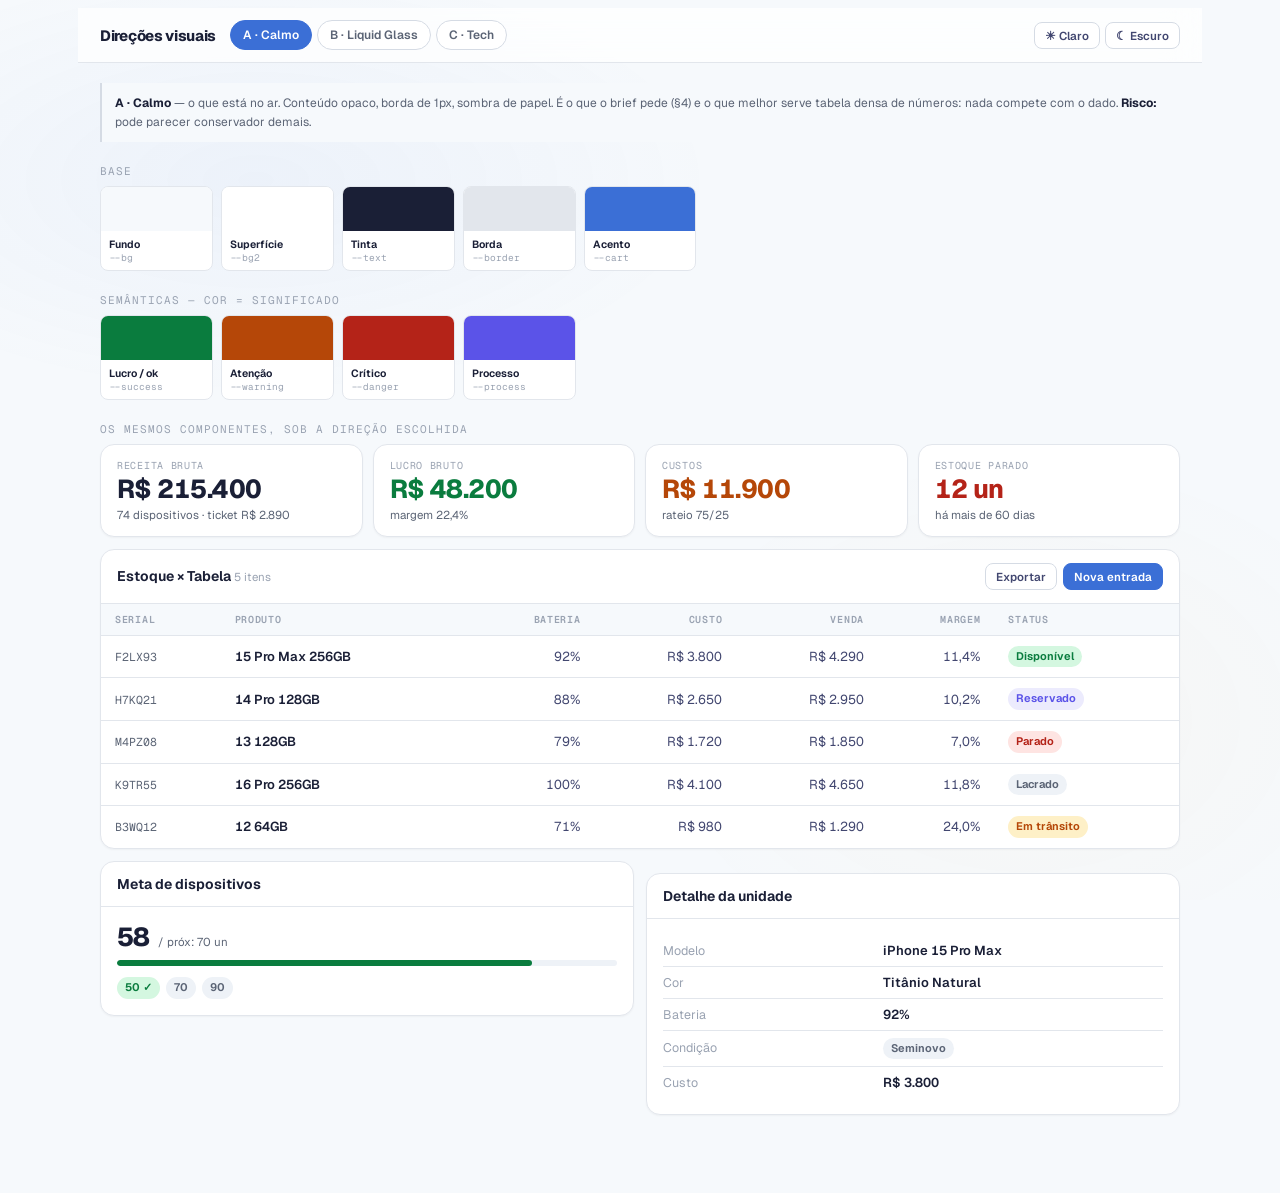
==== direcoes.html @ b815690b "Adiciona pagina para comparar direcoes visuais Tres tratamentos sobre os mesmos componentes (calmo, " ====
<!DOCTYPE html>
<html lang="pt-BR" data-dir="calmo">
<head>
<meta charset="UTF-8">
<meta name="viewport" content="width=device-width, initial-scale=1.0">
<title>Cart System — Direções visuais</title>
<link rel="preconnect" href="https://fonts.googleapis.com">
<link rel="preconnect" href="https://fonts.gstatic.com" crossorigin>
<link rel="stylesheet" href="https://fonts.googleapis.com/css2?family=Geist:wght@400;500;600;700;800&family=Geist+Mono:wght@400;500;600&display=swap">
<link rel="stylesheet" href="css/theme.css">
<link rel="stylesheet" href="css/components.css">
<link rel="stylesheet" href="css/direcoes.css">
<style>
  body{ background:var(--bg); color:var(--text); font-family:var(--font-sans); transition:background .25s; }
  .wrap{ max-width:1080px; margin:0 auto; padding:22px 22px 70px; }
  .barra{ position:sticky; top:0; z-index:40; margin:-22px -22px 20px; padding:12px 22px;
          background:var(--glass); backdrop-filter:blur(18px); border-bottom:1px solid var(--border);
          display:flex; gap:14px; align-items:center; flex-wrap:wrap; }
  .tit{ font-size:15px; font-weight:750; letter-spacing:-.02em; }
  .grupo{ display:flex; gap:5px; }
  .nota{ font-size:12px; color:var(--text3); line-height:1.55; margin:14px 0 18px;
         padding:11px 13px; border-left:2px solid var(--border2); background:var(--bg3);
         border-radius:0 var(--radius-sm) var(--radius-sm) 0; }
  .nota b{ color:var(--text); }
  .sub{ font-size:11px; color:var(--text4); margin:22px 0 8px; font-family:var(--font-mono);
        text-transform:uppercase; letter-spacing:.09em; }
  .paleta{ display:grid; grid-template-columns:repeat(auto-fill,minmax(112px,1fr)); gap:8px; }
  .sw{ border:1px solid var(--border); border-radius:var(--radius-sm); overflow:hidden; background:var(--bg2); }
  .sw-c{ height:44px; }
  .sw-t{ padding:6px 8px; font-size:10.5px; }
  .sw-n{ font-weight:650; }
  .sw-v{ font-family:var(--font-mono); color:var(--text4); font-size:9.5px; }
</style>
</head>
<body>
<div class="fundo"></div>
<div class="wrap">

  <div class="barra">
    <span class="tit">Direções visuais</span>
    <div class="grupo">
      <button class="c-chip ativo" data-d="calmo" onclick="setDir('calmo')">A · Calmo</button>
      <button class="c-chip" data-d="glass" onclick="setDir('glass')">B · Liquid Glass</button>
      <button class="c-chip" data-d="tech"  onclick="setDir('tech')">C · Tech</button>
    </div>
    <div class="grupo" style="margin-left:auto">
      <button class="c-btn c-btn-sm" onclick="setTema('light')">☀ Claro</button>
      <button class="c-btn c-btn-sm" onclick="setTema('dark')">☾ Escuro</button>
    </div>
  </div>

  <div class="nota" id="nota"></div>
  <div id="paleta"></div>
  <div id="demo"></div>
</div>

<script src="js/ui.js"></script>
<script>
const brl = n => 'R$ ' + Number(n||0).toLocaleString('pt-BR');

const NOTAS = {
  calmo: `<b>A · Calmo</b> — o que está no ar. Conteúdo opaco, borda de 1px, sombra de papel.
    É o que o brief pede (§4) e o que melhor serve tabela densa de números: nada compete com o dado.
    <b>Risco:</b> pode parecer conservador demais.`,
  glass: `<b>B · Liquid Glass</b> — superfícies translúcidas sobre fundo colorido em movimento.
    É o mais impressionante de primeira. <b>Contraria o brief</b>, que manda usar material translúcido
    só na navegação. <b>Custo real:</b> número pequeno sobre vidro perde contraste, o fundo animado
    disputa atenção com o dado, e em tela cheia de tabela cansa. Funciona melhor se o vidro ficar
    só na sidebar e nos KPIs, com a tabela opaca.`,
  tech: `<b>C · Tech</b> — superfície sólida, grade fina ao fundo, cantos menores, densidade maior,
    mono mais presente e acento violeta elétrico. Nasceu para o escuro. É o mais "produto de engenharia"
    dos três e cabe mais informação por tela. <b>Risco:</b> a grade pode cansar em sessões longas —
    dá para deixá-la mais fraca ou desligá-la.`,
};

const swatch = (n,v) => `<div class="sw"><div class="sw-c" style="background:var(${v})"></div>
  <div class="sw-t"><div class="sw-n">${n}</div><div class="sw-v">${v}</div></div></div>`;

function pintar(){
  document.getElementById('nota').innerHTML = NOTAS[document.documentElement.dataset.dir];

  document.getElementById('paleta').innerHTML = `
    <div class="sub">Base</div>
    <div class="paleta">${swatch('Fundo','--bg')}${swatch('Superfície','--bg2')}${swatch('Tinta','--text')}${swatch('Borda','--border')}${swatch('Acento','--cart')}</div>
    <div class="sub">Semânticas — cor = significado</div>
    <div class="paleta">${swatch('Lucro / ok','--success')}${swatch('Atenção','--warning')}${swatch('Crítico','--danger')}${swatch('Processo','--process')}</div>`;

  document.getElementById('demo').innerHTML = `
    <div class="sub">Os mesmos componentes, sob a direção escolhida</div>
    ${UI.kpis([
      {rotulo:'Receita bruta', valor:brl(215400), sub:'74 dispositivos · ticket '+brl(2890)},
      {rotulo:'Lucro bruto',   valor:brl(48200),  sub:'margem 22,4%', tom:'ok'},
      {rotulo:'Custos',        valor:brl(11900),  sub:'rateio 75/25', tom:'alerta'},
      {rotulo:'Estoque parado',valor:'12 un',     sub:'há mais de 60 dias', tom:'critico'},
    ])}
    <div style="height:12px"></div>
    ${UI.card({titulo:'Estoque × Tabela', sub:'5 itens', flush:true,
      acao: UI.btn('Exportar',{sm:true}) + UI.btn('Nova entrada',{variante:'primario',sm:true}),
      corpo: UI.tabela({
        colunas:[{titulo:'Serial'},{titulo:'Produto'},{titulo:'Bateria',num:true},{titulo:'Custo',num:true},{titulo:'Venda',num:true},{titulo:'Margem',num:true},{titulo:'Status'}],
        linhas:[
          [{v:'F2LX93',classe:'mono'},{v:'15 Pro Max 256GB',classe:'forte'},'92%',brl(3800),brl(4290),'11,4%',UI.badge('Disponível','ok')],
          [{v:'H7KQ21',classe:'mono'},{v:'14 Pro 128GB',classe:'forte'},'88%',brl(2650),brl(2950),'10,2%',UI.badge('Reservado','processo')],
          [{v:'M4PZ08',classe:'mono'},{v:'13 128GB',classe:'forte'},'79%',brl(1720),brl(1850),'7,0%',UI.badge('Parado','critico')],
          [{v:'K9TR55',classe:'mono'},{v:'16 Pro 256GB',classe:'forte'},'100%',brl(4100),brl(4650),'11,8%',UI.badge('Lacrado')],
          [{v:'B3WQ12',classe:'mono'},{v:'12 64GB',classe:'forte'},'71%',brl(980),brl(1290),'24,0%',UI.badge('Em trânsito','alerta')],
        ]})})}
    <div style="height:12px"></div>
    <div class="c-grid-2">
      ${UI.card({titulo:'Meta de dispositivos', corpo:`
        <div style="display:flex;align-items:baseline;gap:8px;margin-bottom:9px">
          <span class="c-kpi-value">58</span><span class="c-kpi-sub">/ próx: 70 un</span></div>
        ${UI.barra(83,'ok')}
        <div style="display:flex;gap:6px;margin-top:11px">${UI.badge('50 ✓','ok')}${UI.badge('70')}${UI.badge('90')}</div>`})}
      ${UI.card({titulo:'Detalhe da unidade', corpo:
        UI.kv('Modelo','iPhone 15 Pro Max') + UI.kv('Cor','Titânio Natural') +
        UI.kv('Bateria','92%') + UI.kv('Condição', UI.badge('Seminovo')) +
        UI.kv('Custo', brl(3800))})}
    </div>`;
}

function setDir(d){
  document.documentElement.dataset.dir = d;
  document.querySelectorAll('[data-d]').forEach(b => b.classList.toggle('ativo', b.dataset.d===d));
  if(d==='tech' && !document.documentElement.getAttribute('data-theme')) setTema('dark');
  pintar();
}
function setTema(t){ document.documentElement.setAttribute('data-theme', t); pintar(); }

setTema('light');
pintar();
</script>
</body>
</html>
---- css/theme.css ----
/* ============================================================================
   THEME — tokens canonicos do Design Brief (v1, jul/2026)
   Carregado DEPOIS de styles.css de proposito: redefine os custom properties
   sem precisar reescrever o CSS antigo. Os nomes legados (--cart, --text3...)
   continuam existindo e agora apontam para os valores do brief.
   ========================================================================= */

:root{
  /* -- Marca ------------------------------------------------------------ */
  --cart-blue:#3b6fd6;        --cart-blue-light:#5b8bf5;
  --urban-orange:#F39200;     --urban-orange-dk:#c47600;

  /* -- Base ------------------------------------------------------------- */
  --ink:#1a1f36;
  --text-secondary:#5b6475;
  --text-muted:#9aa3b2;

  /* -- Semanticas (cor = significado, nunca decoracao) ------------------ */
  --success:#0a7c3e;  --success-bg:#d4f7e0;
  --warning:#b54708;  --warning-bg:#fef0c7;
  --danger:#b42318;   --danger-bg:#fee4e2;
  --process:#5b53e8;  --process-bg:#ecebfd;

  /* -- Escala tipografica (HIG) ----------------------------------------- */
  --fs-display:46px;  --lh-display:1.05;
  --fs-title:28px;    --lh-title:1.15;
  --fs-headline:16px; --lh-headline:1.3;
  --fs-body:13.5px;   --lh-body:1.5;
  --fs-caption:11.5px;--lh-caption:1.4;

  --font-sans:'Geist','Geist Fallback',-apple-system,BlinkMacSystemFont,'Inter',sans-serif;
  --font-mono:'Geist Mono','SF Mono',ui-monospace,Menlo,monospace;

  /* -- Forma ------------------------------------------------------------ */
  --radius-card:14px;
  --radius-sm:8px;
  --radius-pill:999px;

  /* -- Layout do shell -------------------------------------------------- */
  --sidebar-w:236px;
  --bottomtab-h:60px;

  /* == Aliases legados -> valores do brief ============================== */
  --bg:#f6f9fc;
  --bg2:#ffffff;
  --bg3:#f6f9fc;
  --bg4:#eef2f7;
  --card:#ffffff;
  --glass:rgba(255,255,255,.72);
  --border:#e2e6ec;            /* brief: #e2e6ec (antes era #e6e8eb) */
  --border2:#d5dbe4;
  --border3:#c1c9d2;

  --text:#1a1f36;
  --text2:#424770;
  --text3:#5b6475;
  --text4:#9aa3b2;

  --cart:#3b6fd6;              /* brief: azul da marca e o #3b6fd6 */
  --cart2:#2b57ad;
  --urban:#F39200;
  --urban2:#c47600;

  --green:#0a7c3e;  --green2:#0d9647;  --green-bg:#d4f7e0;
  --red:#b42318;    --red-bg:#fee4e2;
  --yellow:#b54708; --yellow-bg:#fef0c7;
  --purple:#5b53e8;
  --blue:#3b6fd6;

  --shadow-sm:0 1px 2px rgba(0,0,0,.04);
  --shadow-md:0 2px 6px rgba(0,0,0,.06);
  --shadow-lg:0 4px 12px rgba(0,0,0,.08);
  --shadow-xl:0 12px 32px rgba(0,0,0,.10);
}

/* ============================================================================
   DARK MODE
   O brief exige dark mode de primeira classe mas nao especifica os valores —
   esta paleta foi derivada da familia da tinta (#1a1f36), mantendo o
   significado das cores semanticas e subindo a luminosidade para contraste AA.
   ========================================================================= */
@media (prefers-color-scheme: dark){
  :root:not([data-theme="light"]){
    --bg:#0f1420;
    --bg2:#161c2b;
    --bg3:#1b2233;
    --bg4:#222b3f;
    --card:#161c2b;
    --glass:rgba(22,28,43,.72);
    --border:#2a3349;
    --border2:#38425c;
    --border3:#4a5570;

    --ink:#e8ecf4;
    --text:#e8ecf4;
    --text2:#c3ccdd;
    --text3:#94a0b8;
    --text-secondary:#94a0b8;
    --text4:#6d7893;
    --text-muted:#6d7893;

    --cart:#5b8bf5;            /* no escuro usamos a variante clara */
    --cart2:#3b6fd6;
    --cart-blue:#5b8bf5;
    --urban:#f5a423;
    --urban2:#F39200;

    --success:#3ddc84;  --success-bg:#0c3323;
    --warning:#f5a623;  --warning-bg:#3a2a10;
    --danger:#f87171;   --danger-bg:#3d1a1a;
    --process:#a5b4fc;  --process-bg:#231f4d;

    --green:#3ddc84;  --green2:#4ade80;  --green-bg:#0c3323;
    --red:#f87171;    --red-bg:#3d1a1a;
    --yellow:#f5a623; --yellow-bg:#3a2a10;
    --purple:#a5b4fc;
    --blue:#5b8bf5;

    --shadow-sm:0 1px 2px rgba(0,0,0,.35);
    --shadow-md:0 2px 8px rgba(0,0,0,.42);
    --shadow-lg:0 6px 18px rgba(0,0,0,.5);
    --shadow-xl:0 14px 40px rgba(0,0,0,.55);
  }
}

/* Alternancia manual: data-theme="dark" no <html> vence o sistema */
:root[data-theme="dark"]{
  --bg:#0f1420;  --bg2:#161c2b;  --bg3:#1b2233;  --bg4:#222b3f;
  --card:#161c2b; --glass:rgba(22,28,43,.72);
  --border:#2a3349; --border2:#38425c; --border3:#4a5570;
  --ink:#e8ecf4; --text:#e8ecf4; --text2:#c3ccdd;
  --text3:#94a0b8; --text-secondary:#94a0b8; --text4:#6d7893; --text-muted:#6d7893;
  --cart:#5b8bf5; --cart2:#3b6fd6; --cart-blue:#5b8bf5;
  --urban:#f5a423; --urban2:#F39200;
  --success:#3ddc84; --success-bg:#0c3323;
  --warning:#f5a623; --warning-bg:#3a2a10;
  --danger:#f87171;  --danger-bg:#3d1a1a;
  --process:#a5b4fc; --process-bg:#231f4d;
  --green:#3ddc84; --green2:#4ade80; --green-bg:#0c3323;
  --red:#f87171;   --red-bg:#3d1a1a;
  --yellow:#f5a623;--yellow-bg:#3a2a10;
  --purple:#a5b4fc; --blue:#5b8bf5;
  --shadow-sm:0 1px 2px rgba(0,0,0,.35);
  --shadow-md:0 2px 8px rgba(0,0,0,.42);
  --shadow-lg:0 6px 18px rgba(0,0,0,.5);
  --shadow-xl:0 14px 40px rgba(0,0,0,.55);
}

/* ============================================================================
   TIPOGRAFIA
   ========================================================================= */
html{ font-family:var(--font-sans); font-size:var(--fs-body); }
body{ font-family:var(--font-sans); }

/* Todo numero financeiro alinha por coluna (brief §4) */
.num, .metric-value, .kpi-value, td[data-num], .money,
table td, table th { font-variant-numeric:tabular-nums; font-feature-settings:'tnum' 1; }

.t-display{ font-size:var(--fs-display); line-height:var(--lh-display); font-weight:800; letter-spacing:-.02em; }
.t-title  { font-size:var(--fs-title);   line-height:var(--lh-title);   font-weight:700; letter-spacing:-.01em; }
.t-headline{font-size:var(--fs-headline);line-height:var(--lh-headline);font-weight:600; }
.t-body   { font-size:var(--fs-body);    line-height:var(--lh-body); }
.t-caption{ font-size:var(--fs-caption); line-height:var(--lh-caption); color:var(--text4); }
.t-mono   { font-family:var(--font-mono); font-size:var(--fs-caption); letter-spacing:0; }

/* Rotulos, ids, seriais e % em mono (brief §4) */
.label-mono{ font-family:var(--font-mono); font-size:11px; text-transform:uppercase;
             letter-spacing:.06em; color:var(--text4); }

/* ============================================================================
   ACESSIBILIDADE — o brief exige suporte nativo (§7.7)
   ========================================================================= */
@media (prefers-reduced-motion: reduce){
  *,*::before,*::after{ animation-duration:.001ms !important; animation-iteration-count:1 !important;
                        transition-duration:.001ms !important; scroll-behavior:auto !important; }
}
@media (prefers-reduced-transparency: reduce){
  :root{ --glass:var(--bg2); }
  .glass, .sidebar, .bottom-tabs{ backdrop-filter:none !important; }
}
@media (prefers-contrast: more){
  :root{ --border:#9aa3b2; --border2:#6d7893; --text3:#3d4657; --text4:#5b6475; }
}
---- css/components.css ----
/* ============================================================================
   COMPONENTES — o vocabulario visual do Cart System
   Toda tela deve pedir estes componentes em vez de escrever estilo inline.
   Regras do brief: conteudo opaco, cor = significado, numero com tabular-nums,
   hierarquia por peso e espaco (nao por borda em tudo).
   ========================================================================= */

/* -- CARD ----------------------------------------------------------------- */
.c-card{
  background:var(--bg2);
  border:1px solid var(--border);
  border-radius:var(--radius-card);
  box-shadow:var(--shadow-sm);
  overflow:hidden;
}
.c-card + .c-card{ margin-top:12px; }
.c-card-head{
  display:flex; align-items:center; gap:10px;
  padding:13px 16px; border-bottom:1px solid var(--border);
}
.c-card-title{ font-size:14px; font-weight:650; color:var(--text); flex:1; min-width:0; }
.c-card-sub{ font-size:11.5px; color:var(--text4); font-weight:400; }
.c-card-action{ margin-left:auto; display:flex; gap:6px; align-items:center; }
.c-card-body{ padding:16px; }
.c-card-body.flush{ padding:0; }

/* -- KPI ------------------------------------------------------------------ */
.c-kpi-grid{ display:grid; gap:10px; grid-template-columns:repeat(auto-fit,minmax(180px,1fr)); }
.c-kpi{
  background:var(--bg2); border:1px solid var(--border);
  border-radius:var(--radius-card); padding:14px 16px; box-shadow:var(--shadow-sm);
  display:flex; flex-direction:column; gap:3px; min-width:0;
}
.c-kpi-label{
  font-family:var(--font-mono); font-size:10px; text-transform:uppercase;
  letter-spacing:.07em; color:var(--text4); white-space:nowrap;
  overflow:hidden; text-overflow:ellipsis;
}
.c-kpi-value{
  font-size:26px; line-height:1.1; font-weight:750; letter-spacing:-.02em;
  color:var(--text); font-variant-numeric:tabular-nums;
}
.c-kpi-sub{ font-size:11.5px; color:var(--text3); }
/* tom = significado, nunca decoracao */
.c-kpi[data-tom="ok"]       .c-kpi-value{ color:var(--success); }
.c-kpi[data-tom="alerta"]   .c-kpi-value{ color:var(--warning); }
.c-kpi[data-tom="critico"]  .c-kpi-value{ color:var(--danger); }
.c-kpi[data-tom="processo"] .c-kpi-value{ color:var(--process); }
.c-kpi[data-tom="marca"]    .c-kpi-value{ color:var(--cart); }

/* -- BADGE ---------------------------------------------------------------- */
.c-badge{
  display:inline-flex; align-items:center; gap:4px;
  padding:2px 8px; border-radius:var(--radius-pill);
  font-size:11px; font-weight:650; line-height:1.6;
  background:var(--bg4); color:var(--text3); white-space:nowrap;
}
.c-badge[data-tom="ok"]       { background:var(--success-bg); color:var(--success); }
.c-badge[data-tom="alerta"]   { background:var(--warning-bg); color:var(--warning); }
.c-badge[data-tom="critico"]  { background:var(--danger-bg);  color:var(--danger); }
.c-badge[data-tom="processo"] { background:var(--process-bg); color:var(--process); }
.c-badge-mono{ font-family:var(--font-mono); font-weight:500; letter-spacing:0; }

/* -- TABELA --------------------------------------------------------------- */
.c-tabela-wrap{ overflow-x:auto; }
.c-tabela{ width:100%; border-collapse:collapse; font-size:13px; }
.c-tabela th{
  position:sticky; top:0; z-index:1;
  padding:9px 14px; text-align:left; background:var(--bg3);
  font-family:var(--font-mono); font-size:10px; font-weight:600;
  text-transform:uppercase; letter-spacing:.07em; color:var(--text4);
  border-bottom:1px solid var(--border); white-space:nowrap;
}
.c-tabela td{
  padding:10px 14px; border-bottom:1px solid var(--border);
  color:var(--text2); vertical-align:middle;
}
.c-tabela tbody tr:last-child td{ border-bottom:none; }
.c-tabela tbody tr:hover td{ background:var(--bg3); }
.c-tabela .num, .c-tabela [data-num]{ text-align:right; font-variant-numeric:tabular-nums; }
.c-tabela th.num{ text-align:right; }
.c-tabela .forte{ color:var(--text); font-weight:600; }
.c-tabela .mono{ font-family:var(--font-mono); font-size:11.5px; color:var(--text3); }

/* -- ESTADO VAZIO (brief §7.5: sempre diz o proximo passo) ---------------- */
.c-vazio{ text-align:center; padding:44px 24px; }
.c-vazio-ico{ font-size:26px; opacity:.5; margin-bottom:10px; }
.c-vazio-titulo{ font-size:15px; font-weight:650; color:var(--text); margin-bottom:5px; }
.c-vazio-texto{ font-size:13px; color:var(--text3); max-width:400px; margin:0 auto 14px; line-height:1.5; }

/* -- BOTOES --------------------------------------------------------------- */
.c-btn{
  display:inline-flex; align-items:center; gap:6px;
  padding:7px 13px; border-radius:var(--radius-sm);
  border:1px solid var(--border2); background:var(--bg2); color:var(--text2);
  font-family:inherit; font-size:12.5px; font-weight:600; cursor:pointer;
  transition:background .12s, border-color .12s;
}
.c-btn:hover{ background:var(--bg4); color:var(--text); }
/* tint so na acao primaria (brief §6, Apple HIG) */
.c-btn.primario{ background:var(--cart); border-color:var(--cart); color:#fff; }
.c-btn.primario:hover{ filter:brightness(1.08); }
.c-btn.sutil{ border-color:transparent; background:transparent; }
.c-btn.sutil:hover{ background:var(--bg4); }
.c-btn:disabled{ opacity:.5; cursor:not-allowed; }
.c-btn-sm{ padding:5px 10px; font-size:11.5px; }

/* -- TOOLBAR / FILTROS ---------------------------------------------------- */
.c-toolbar{ display:flex; flex-wrap:wrap; gap:8px; align-items:center; margin-bottom:12px; }
.c-toolbar .c-sep{ width:1px; height:20px; background:var(--border); }
.c-chip{
  padding:6px 12px; border-radius:var(--radius-pill);
  border:1px solid var(--border2); background:var(--bg2); color:var(--text3);
  font-family:inherit; font-size:12px; font-weight:600; cursor:pointer;
}
.c-chip:hover{ background:var(--bg4); color:var(--text); }
.c-chip.ativo{ background:var(--cart); border-color:var(--cart); color:#fff; }

/* -- BARRA DE PROGRESSO (metas) ------------------------------------------- */
.c-barra{ height:6px; border-radius:var(--radius-pill); background:var(--bg4); overflow:hidden; }
.c-barra-fill{ height:100%; border-radius:var(--radius-pill); background:var(--cart); transition:width .3s; }
.c-barra-fill[data-tom="ok"]     { background:var(--success); }
.c-barra-fill[data-tom="alerta"] { background:var(--warning); }
.c-barra-fill[data-tom="critico"]{ background:var(--danger); }

/* -- PAINEL LATERAL (brief §7.3: detalhe sem perder a lista) -------------- */
.c-painel-overlay{
  position:fixed; inset:0; z-index:60; background:rgba(10,14,24,.42);
  backdrop-filter:blur(2px); display:flex; justify-content:flex-end;
}
.c-painel{
  width:min(460px,100%); height:100%; background:var(--bg2);
  border-left:1px solid var(--border); box-shadow:var(--shadow-xl);
  display:flex; flex-direction:column; animation:painel-entra .18s ease-out;
}
@keyframes painel-entra{ from{ transform:translateX(24px); opacity:.6 } to{ transform:none; opacity:1 } }
.c-painel-head{
  display:flex; align-items:center; gap:10px;
  padding:14px 16px; border-bottom:1px solid var(--border);
}
.c-painel-body{ padding:16px; overflow-y:auto; flex:1; }
@media (max-width:640px){
  /* no celular vira sheet que sobe (brief §7.6) */
  .c-painel-overlay{ align-items:flex-end; justify-content:center; }
  .c-painel{ width:100%; height:auto; max-height:88vh;
             border-left:none; border-top:1px solid var(--border);
             border-radius:16px 16px 0 0; animation:sheet-sobe .2s ease-out; }
  @keyframes sheet-sobe{ from{ transform:translateY(28px) } to{ transform:none } }
}

/* -- LINHA CHAVE/VALOR ---------------------------------------------------- */
.c-kv{ display:flex; align-items:baseline; gap:10px; padding:7px 0; border-bottom:1px solid var(--border); }
.c-kv:last-child{ border-bottom:none; }
.c-kv-k{ font-size:12.5px; color:var(--text4); flex:0 0 42%; }
.c-kv-v{ font-size:13px; color:var(--text); font-weight:600; font-variant-numeric:tabular-nums; }

/* -- GRID utilitario ------------------------------------------------------ */
.c-grid-2{ display:grid; grid-template-columns:1fr 1fr; gap:12px; align-items:start; }
@media (max-width:900px){ .c-grid-2{ grid-template-columns:1fr; } }
---- css/direcoes.css ----
/* ============================================================================
   DIRECOES VISUAIS — 3 tratamentos sobre os MESMOS componentes.
   Serve para escolher com os olhos. Nenhuma afeta o app ate ser promovida.
   ========================================================================= */

/* =========================== A · CALMO ==================================
   O que esta no ar hoje. Stripe + Apple HIG: conteudo opaco, borda de 1px,
   sombra de papel. Densidade calma, hierarquia por peso e espaco.
   ======================================================================= */
[data-dir="calmo"]{
  --radius-card:14px;
  --fundo-trat:
    radial-gradient(ellipse 60% 40% at 20% 20%, rgba(59,111,214,.05) 0%, transparent 60%),
    radial-gradient(ellipse 50% 50% at 80% 80%, rgba(243,146,0,.03) 0%, transparent 60%);
}

/* =========================== B · LIQUID GLASS ===========================
   Apple Liquid Glass levado ao conteudo. Superficies translucidas sobre um
   fundo colorido em movimento. Bonito, porem: texto pequeno sobre vidro perde
   contraste e a tabela densa fica mais dificil de varrer.
   ======================================================================= */
[data-dir="glass"]{
  --radius-card:20px;
  --bg:#eef2fb;
  --bg2:rgba(255,255,255,.55);
  --bg3:rgba(255,255,255,.35);
  --bg4:rgba(255,255,255,.65);
  --border:rgba(255,255,255,.75);
  --border2:rgba(255,255,255,.9);
  --shadow-sm:0 4px 20px rgba(31,50,110,.10);
  --shadow-md:0 8px 32px rgba(31,50,110,.14);
  /* semanticas mais saturadas para sobreviver ao vidro */
  --success:#047857; --warning:#c2410c; --danger:#be123c; --process:#4f46e5;
  --cart:#3b6fd6;
}
[data-dir="glass"] .c-card,
[data-dir="glass"] .c-kpi{
  backdrop-filter:blur(22px) saturate(1.8);
  -webkit-backdrop-filter:blur(22px) saturate(1.8);
  border:1px solid var(--border);
  box-shadow:var(--shadow-sm), inset 0 1px 0 rgba(255,255,255,.7);
}
[data-dir="glass"] .c-tabela th{ background:rgba(255,255,255,.45); backdrop-filter:blur(8px); }
[data-dir="glass"] .c-tabela tbody tr:hover td{ background:rgba(255,255,255,.45); }

/* blobs coloridos que se movem devagar atras do vidro */
[data-dir="glass"] .fundo::before,
[data-dir="glass"] .fundo::after{
  content:''; position:fixed; border-radius:50%; filter:blur(70px); z-index:-1; pointer-events:none;
}
[data-dir="glass"] .fundo::before{
  width:52vw; height:52vw; left:-8vw; top:-12vw;
  background:radial-gradient(circle, rgba(91,139,245,.55), transparent 65%);
  animation:flutua1 22s ease-in-out infinite alternate;
}
[data-dir="glass"] .fundo::after{
  width:46vw; height:46vw; right:-10vw; bottom:-14vw;
  background:radial-gradient(circle, rgba(243,146,0,.42), transparent 65%);
  animation:flutua2 26s ease-in-out infinite alternate;
}
@keyframes flutua1{ to{ transform:translate(14vw,10vh) scale(1.15) } }
@keyframes flutua2{ to{ transform:translate(-12vw,-8vh) scale(1.1) } }

[data-dir="glass"][data-theme="dark"]{
  --bg:#0a0f1c;
  --bg2:rgba(30,40,64,.55); --bg3:rgba(30,40,64,.35); --bg4:rgba(46,58,86,.6);
  --border:rgba(255,255,255,.12); --border2:rgba(255,255,255,.2);
  --shadow-sm:0 4px 22px rgba(0,0,0,.45);
  --success:#34d399; --warning:#fbbf24; --danger:#fb7185; --process:#a78bfa;
}
[data-dir="glass"][data-theme="dark"] .c-card,
[data-dir="glass"][data-theme="dark"] .c-kpi{
  box-shadow:var(--shadow-sm), inset 0 1px 0 rgba(255,255,255,.08);
}

/* =========================== C · TECH ===================================
   Linear/terminal: superficie solida, grade fina ao fundo, raio menor,
   densidade maior, mono mais presente e acento eletrico. Nasce no escuro.
   ======================================================================= */
[data-dir="tech"]{
  --radius-card:10px; --radius-sm:6px;
  --bg:#fbfbfd; --bg2:#ffffff; --bg3:#f4f5f8; --bg4:#eceef3;
  --border:#e3e5ec; --border2:#cfd3de;
  --text:#0e1116; --text2:#3d4351; --text3:#646b7d; --text4:#8b93a6;
  --cart:#4f46e5;
  --success:#059669; --success-bg:#d1fae5;
  --warning:#d97706; --warning-bg:#fef3c7;
  --danger:#e11d48;  --danger-bg:#ffe4e6;
  --process:#7c3aed; --process-bg:#ede9fe;
  --shadow-sm:0 1px 2px rgba(14,17,22,.05);
  --fundo-trat:
    linear-gradient(to right, rgba(14,17,22,.028) 1px, transparent 1px) 0 0/34px 34px,
    linear-gradient(to bottom, rgba(14,17,22,.028) 1px, transparent 1px) 0 0/34px 34px;
}
[data-dir="tech"] .c-card-head{ background:var(--bg3); }
[data-dir="tech"] .c-kpi-label,
[data-dir="tech"] .c-tabela th{ letter-spacing:.1em; }
[data-dir="tech"] .c-kpi{ padding:12px 14px; }
[data-dir="tech"] .c-kpi-value{ font-size:24px; letter-spacing:-.03em; }
[data-dir="tech"] .c-tabela td{ padding:8px 14px; font-size:12.5px; }
[data-dir="tech"] .c-badge{ border-radius:5px; font-family:var(--font-mono); font-size:10.5px; }
[data-dir="tech"] .c-btn{ border-radius:6px; }

[data-dir="tech"][data-theme="dark"]{
  --bg:#08090c; --bg2:#101218; --bg3:#15181f; --bg4:#1d212b;
  --border:#22262f; --border2:#313743;
  --text:#e9ecf2; --text2:#b4bbc9; --text3:#8b93a6; --text4:#666e80;
  --cart:#8b7cff;
  --success:#10d488; --success-bg:#062b1e;
  --warning:#f5a524; --warning-bg:#2e2008;
  --danger:#ff5c7a;  --danger-bg:#2e0d16;
  --process:#a78bfa; --process-bg:#1e1638;
  --fundo-trat:
    linear-gradient(to right, rgba(255,255,255,.030) 1px, transparent 1px) 0 0/34px 34px,
    linear-gradient(to bottom, rgba(255,255,255,.030) 1px, transparent 1px) 0 0/34px 34px;
}

/* fundo aplicado por direcao */
.fundo{ position:fixed; inset:0; z-index:-2; pointer-events:none; background:var(--fundo-trat); }

@media (prefers-reduced-motion: reduce){
  [data-dir="glass"] .fundo::before,
  [data-dir="glass"] .fundo::after{ animation:none; }
}
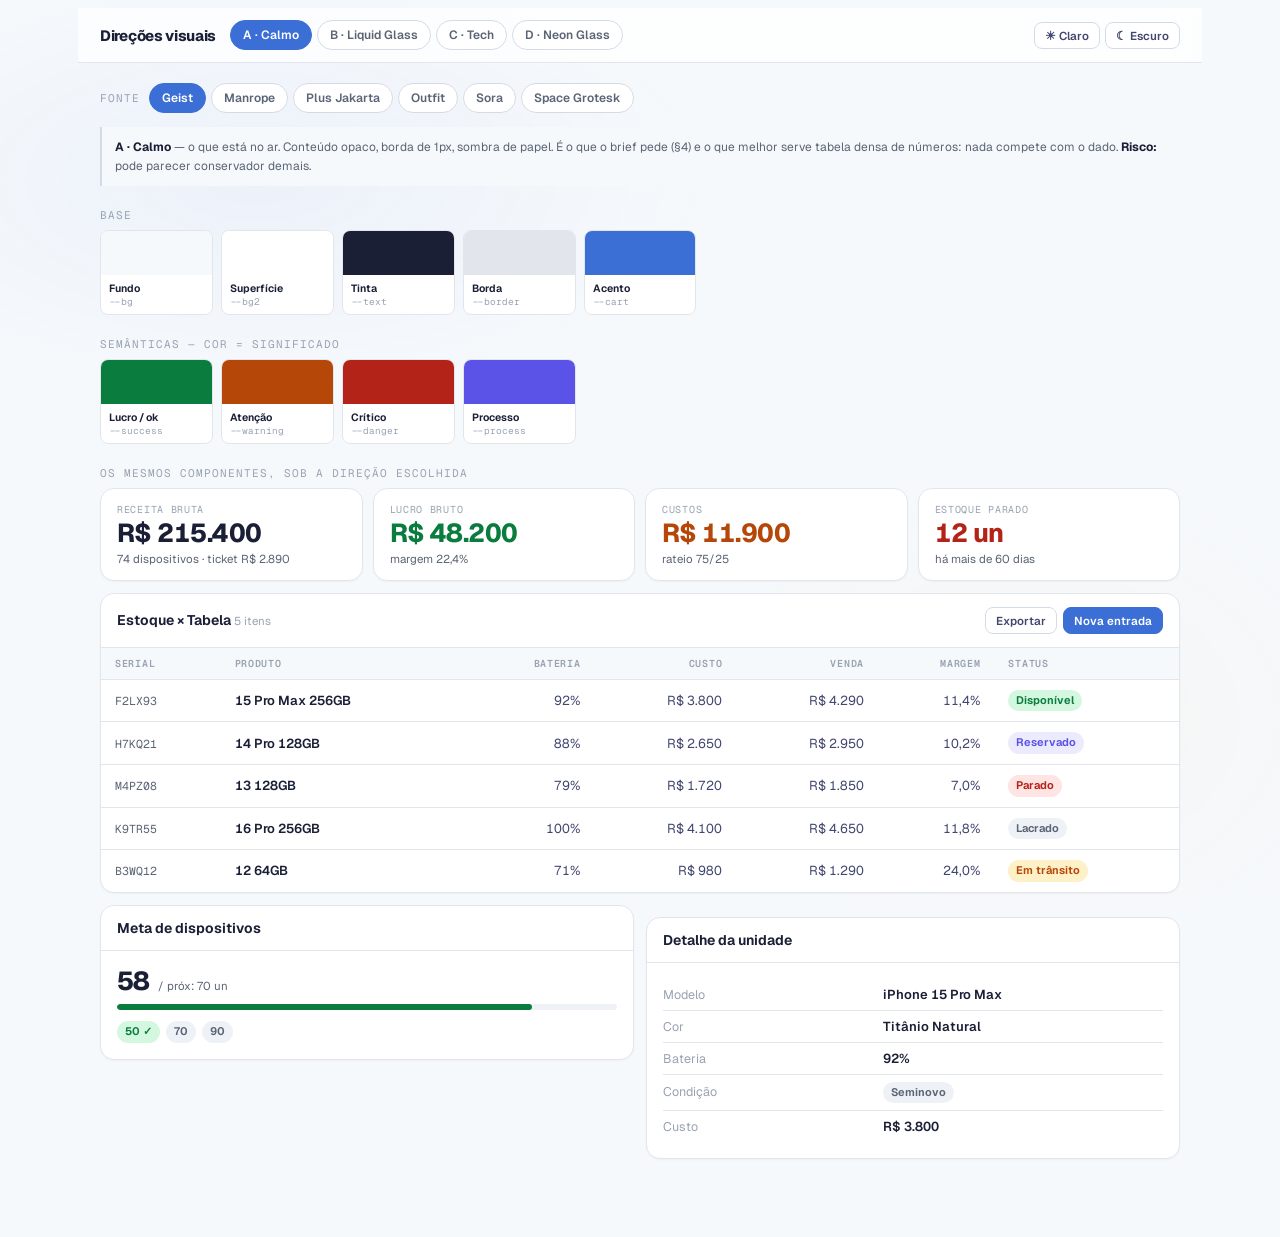
==== commit 5b6340f9: "Adiciona direcao neon glass e seletor de fontes Referencias trazidas pelo dono pediam neon e uma fon" ====
--- a/direcoes.html
+++ b/direcoes.html
@@ -6,7 +6,7 @@
 <title>Cart System — Direções visuais</title>
 <link rel="preconnect" href="https://fonts.googleapis.com">
 <link rel="preconnect" href="https://fonts.gstatic.com" crossorigin>
-<link rel="stylesheet" href="https://fonts.googleapis.com/css2?family=Geist:wght@400;500;600;700;800&family=Geist+Mono:wght@400;500;600&display=swap">
+<link rel="stylesheet" href="https://fonts.googleapis.com/css2?family=Geist:wght@400;500;600;700;800&family=Geist+Mono:wght@400;500;600&family=Manrope:wght@400;500;600;700;800&family=Plus+Jakarta+Sans:wght@400;500;600;700;800&family=Outfit:wght@400;500;600;700;800&family=Sora:wght@400;500;600;700;800&family=Space+Grotesk:wght@400;500;600;700&display=swap">
 <link rel="stylesheet" href="css/theme.css">
 <link rel="stylesheet" href="css/components.css">
 <link rel="stylesheet" href="css/direcoes.css">
@@ -42,6 +42,7 @@
       <button class="c-chip ativo" data-d="calmo" onclick="setDir('calmo')">A · Calmo</button>
       <button class="c-chip" data-d="glass" onclick="setDir('glass')">B · Liquid Glass</button>
       <button class="c-chip" data-d="tech"  onclick="setDir('tech')">C · Tech</button>
+      <button class="c-chip" data-d="neon"  onclick="setDir('neon')">D · Neon Glass</button>
     </div>
     <div class="grupo" style="margin-left:auto">
       <button class="c-btn c-btn-sm" onclick="setTema('light')">☀ Claro</button>
@@ -49,6 +50,15 @@
     </div>
   </div>
 
+  <div class="grupo" style="margin:0 0 4px;flex-wrap:wrap">
+    <span style="font-size:11px;color:var(--text4);font-family:var(--font-mono);text-transform:uppercase;letter-spacing:.09em;align-self:center;margin-right:4px">Fonte</span>
+    <button class="c-chip ativo" data-f="Geist" onclick="setFonte('Geist')">Geist</button>
+    <button class="c-chip" data-f="Manrope" onclick="setFonte('Manrope')">Manrope</button>
+    <button class="c-chip" data-f="Plus Jakarta Sans" onclick="setFonte('Plus Jakarta Sans')">Plus Jakarta</button>
+    <button class="c-chip" data-f="Outfit" onclick="setFonte('Outfit')">Outfit</button>
+    <button class="c-chip" data-f="Sora" onclick="setFonte('Sora')">Sora</button>
+    <button class="c-chip" data-f="Space Grotesk" onclick="setFonte('Space Grotesk')">Space Grotesk</button>
+  </div>
   <div class="nota" id="nota"></div>
   <div id="paleta"></div>
   <div id="demo"></div>
@@ -67,6 +77,12 @@
     só na navegação. <b>Custo real:</b> número pequeno sobre vidro perde contraste, o fundo animado
     disputa atenção com o dado, e em tela cheia de tabela cansa. Funciona melhor se o vidro ficar
     só na sidebar e nos KPIs, com a tabela opaca.`,
+  neon: `<b>D · Neon Glass</b> — vidro sobre fundo quase preto, com borda em gradiente,
+    brilho externo e halo nos números. É o mais próximo das suas referências.
+    <b>Como o neon é feito:</b> (1) borda em gradiente = dois backgrounds, um em <code>padding-box</code>
+    e outro em <code>border-box</code>; (2) brilho = pseudo-elemento atrás com o mesmo gradiente e
+    <code>blur</code>; (3) halo = <code>text-shadow</code> colorido, só no número, nunca em texto corrido.
+    Também clareei os cinzas dos subtítulos — o cinza apagado era parte do incômodo.`,
   tech: `<b>C · Tech</b> — superfície sólida, grade fina ao fundo, cantos menores, densidade maior,
     mono mais presente e acento violeta elétrico. Nasceu para o escuro. É o mais "produto de engenharia"
     dos três e cabe mais informação por tela. <b>Risco:</b> a grade pode cansar em sessões longas —
@@ -94,7 +110,7 @@
       {rotulo:'Estoque parado',valor:'12 un',     sub:'há mais de 60 dias', tom:'critico'},
     ])}
     <div style="height:12px"></div>
-    ${UI.card({titulo:'Estoque × Tabela', sub:'5 itens', flush:true,
+    ${UI.card({titulo:'Estoque × Tabela', sub:'5 itens', flush:true, classe:'destaque',
       acao: UI.btn('Exportar',{sm:true}) + UI.btn('Nova entrada',{variante:'primario',sm:true}),
       corpo: UI.tabela({
         colunas:[{titulo:'Serial'},{titulo:'Produto'},{titulo:'Bateria',num:true},{titulo:'Custo',num:true},{titulo:'Venda',num:true},{titulo:'Margem',num:true},{titulo:'Status'}],
@@ -122,8 +138,12 @@
 function setDir(d){
   document.documentElement.dataset.dir = d;
   document.querySelectorAll('[data-d]').forEach(b => b.classList.toggle('ativo', b.dataset.d===d));
-  if(d==='tech' && !document.documentElement.getAttribute('data-theme')) setTema('dark');
+  if(d==='tech' || d==='neon') setTema('dark');
   pintar();
+}
+function setFonte(f){
+  document.documentElement.style.setProperty('--font-sans', `'${f}', system-ui, sans-serif`);
+  document.querySelectorAll('[data-f]').forEach(b => b.classList.toggle('ativo', b.dataset.f===f));
 }
 function setTema(t){ document.documentElement.setAttribute('data-theme', t); pintar(); }
 
--- a/css/direcoes.css
+++ b/css/direcoes.css
@@ -122,3 +122,83 @@
   [data-dir="glass"] .fundo::before,
   [data-dir="glass"] .fundo::after{ animation:none; }
 }
+
+/* =========================== D · NEON GLASS =============================
+   Liquid glass + acento neon, no espirito das referencias: fundo quase preto,
+   borda em gradiente, brilho externo e numeros com leve halo.
+   Tres tecnicas:
+     1) borda em gradiente  -> dois backgrounds (padding-box + border-box)
+     2) brilho externo      -> pseudo-elemento com o mesmo gradiente + blur
+     3) halo no numero      -> text-shadow colorido, bem sutil
+   ======================================================================= */
+[data-dir="neon"]{
+  --radius-card:18px;
+  --bg:#070912; --bg2:rgba(20,24,42,.62); --bg3:rgba(28,33,56,.5); --bg4:rgba(40,46,78,.6);
+  --border:rgba(255,255,255,.10); --border2:rgba(255,255,255,.18);
+  /* subtitulos mais claros: o cinza apagado era parte do incomodo */
+  --text:#f2f4fb; --text2:#cfd5ea; --text3:#a3abc9; --text4:#8089ab;
+  --cart:#8b5cf6;
+  --success:#34d399; --success-bg:rgba(52,211,153,.14);
+  --warning:#fbbf24; --warning-bg:rgba(251,191,36,.14);
+  --danger:#fb7185;  --danger-bg:rgba(251,113,133,.14);
+  --process:#22d3ee; --process-bg:rgba(34,211,238,.14);
+  --neon:linear-gradient(135deg,#a855f7 0%,#6366f1 35%,#22d3ee 70%,#34d399 100%);
+  --shadow-sm:0 6px 26px rgba(0,0,0,.5);
+  --fundo-trat:none;
+}
+
+[data-dir="neon"] .fundo{
+  background:
+    radial-gradient(ellipse 70% 50% at 15% 0%,  rgba(139,92,246,.22), transparent 60%),
+    radial-gradient(ellipse 60% 50% at 85% 15%, rgba(34,211,238,.16), transparent 60%),
+    radial-gradient(ellipse 70% 60% at 60% 100%,rgba(52,211,153,.12), transparent 60%);
+}
+
+/* superficie de vidro */
+[data-dir="neon"] .c-card,
+[data-dir="neon"] .c-kpi{
+  backdrop-filter:blur(26px) saturate(1.7); -webkit-backdrop-filter:blur(26px) saturate(1.7);
+  border:1px solid var(--border);
+  box-shadow:var(--shadow-sm), inset 0 1px 0 rgba(255,255,255,.09);
+}
+
+/* 1+2) borda em gradiente e brilho externo — no card principal e na acao primaria */
+[data-dir="neon"] .c-card.destaque{
+  position:relative; border:1px solid transparent; border-radius:var(--radius-card);
+  background:
+    linear-gradient(rgba(17,21,38,.96), rgba(17,21,38,.96)) padding-box,
+    var(--neon) border-box;
+}
+/* brilho via box-shadow: o backdrop-filter cria contexto de empilhamento e um
+   pseudo-elemento com z-index:-1 acabaria pintando POR CIMA do fundo do card */
+[data-dir="neon"] .c-card.destaque{
+  box-shadow:
+    0 0 0 1px rgba(255,255,255,.04),
+    0 0 26px rgba(139,92,246,.34),
+    0 0 60px rgba(34,211,238,.16),
+    var(--shadow-sm);
+}
+
+[data-dir="neon"] .c-btn.primario{
+  position:relative; border:1px solid transparent; color:#fff; background:
+    linear-gradient(rgba(24,28,48,.97), rgba(24,28,48,.97)) padding-box,
+    var(--neon) border-box;
+}
+[data-dir="neon"] .c-btn.primario{
+  box-shadow:0 0 16px rgba(139,92,246,.5), 0 0 34px rgba(34,211,238,.2);
+}
+[data-dir="neon"] .c-btn.primario:hover{
+  box-shadow:0 0 22px rgba(139,92,246,.75), 0 0 46px rgba(34,211,238,.3);
+}
+
+/* 3) halo sutil no numero — so no KPI, nunca em texto corrido */
+[data-dir="neon"] .c-kpi-value{ text-shadow:0 0 22px rgba(139,92,246,.45); }
+[data-dir="neon"] .c-kpi[data-tom="ok"]      .c-kpi-value{ text-shadow:0 0 22px rgba(52,211,153,.5); }
+[data-dir="neon"] .c-kpi[data-tom="critico"] .c-kpi-value{ text-shadow:0 0 22px rgba(251,113,133,.5); }
+[data-dir="neon"] .c-kpi[data-tom="alerta"]  .c-kpi-value{ text-shadow:0 0 22px rgba(251,191,36,.45); }
+
+[data-dir="neon"] .c-badge{ border:1px solid rgba(255,255,255,.10); }
+[data-dir="neon"] .c-tabela th{ background:rgba(255,255,255,.045); }
+[data-dir="neon"] .c-tabela tbody tr:hover td{ background:rgba(255,255,255,.05); }
+[data-dir="neon"] .c-barra{ background:rgba(255,255,255,.09); }
+[data-dir="neon"] .c-barra-fill{ background:var(--neon); box-shadow:0 0 14px rgba(99,102,241,.6); }
